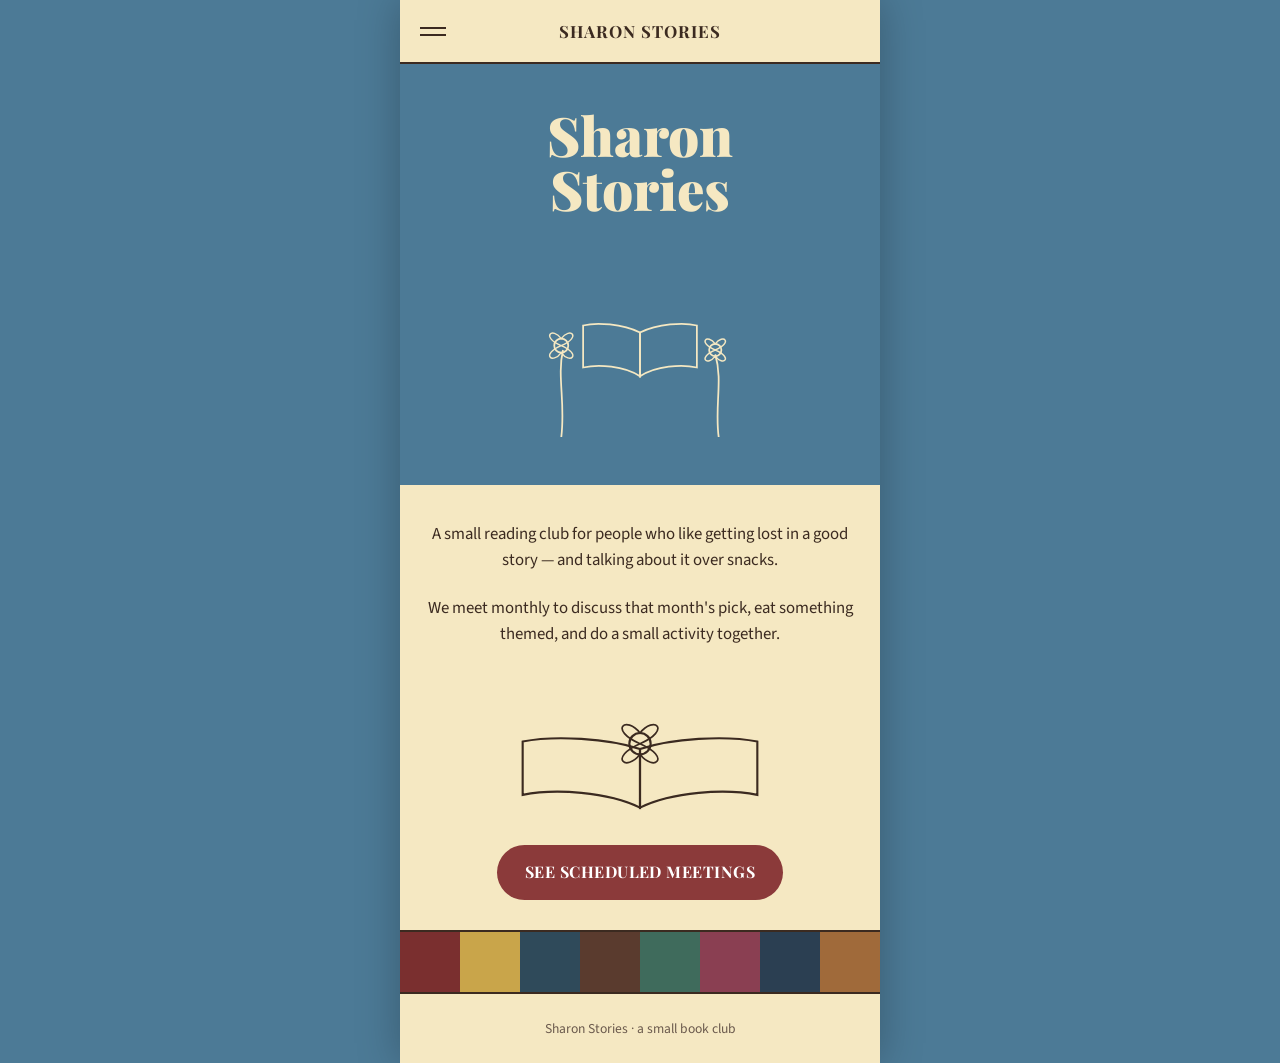
==== index.html @ 00bbe246 "Initial site files" ====
<!DOCTYPE html>
<html lang="en">
<head>
<meta charset="UTF-8">
<meta name="viewport" content="width=device-width, initial-scale=1">
<title>Sharon Stories</title>
<link rel="stylesheet" href="styles.css">
</head>
<body>

<div class="page">

  <header class="site-header">
    <div class="menu-lines"><span></span><span></span></div>
    <a href="index.html" class="brand">Sharon Stories</a>
  </header>

  <section class="hero">
    <h1>Sharon<br>Stories</h1>
    <svg class="hero-art" viewBox="0 0 320 220" fill="none" xmlns="http://www.w3.org/2000/svg" aria-hidden="true">
      <!-- open book -->
      <path d="M160 150 L160 100 C140 90 110 88 95 92 L95 140 C112 136 142 138 160 150 Z" stroke="#F5E8C2" stroke-width="2" fill="none"/>
      <path d="M160 150 L160 100 C180 90 210 88 225 92 L225 140 C208 136 178 138 160 150 Z" stroke="#F5E8C2" stroke-width="2" fill="none"/>
      <!-- flower stems -->
      <path d="M70 220 C75 180 65 150 72 120" stroke="#F5E8C2" stroke-width="2" fill="none"/>
      <path d="M250 220 C245 185 255 155 246 125" stroke="#F5E8C2" stroke-width="2" fill="none"/>
      <!-- flower 1 -->
      <g transform="translate(70,115)">
        <circle r="8" fill="none" stroke="#F5E8C2" stroke-width="2"/>
        <path d="M0,-8 C10,-22 24,-10 0,0 C24,10 10,22 0,8 C-10,22 -24,10 0,0 C-24,-10 -10,-22 0,-8 Z" stroke="#F5E8C2" stroke-width="1.6" fill="none"/>
      </g>
      <!-- flower 2 -->
      <g transform="translate(246,120)">
        <circle r="7" fill="none" stroke="#F5E8C2" stroke-width="2"/>
        <path d="M0,-7 C9,-19 21,-9 0,0 C21,9 9,19 0,7 C-9,19 -21,9 0,0 C-21,-9 -9,-19 0,-7 Z" stroke="#F5E8C2" stroke-width="1.6" fill="none"/>
      </g>
    </svg>
  </section>

  <section class="intro">
    <p>A small reading club for people who like getting lost in a good story — and talking about it over snacks.</p>
    <p>We meet monthly to discuss that month's pick, eat something themed, and do a small activity together.</p>

    <svg class="intro-art" viewBox="0 0 300 140" fill="none" xmlns="http://www.w3.org/2000/svg" aria-hidden="true">
      <path d="M150 130 C150 110 150 90 150 75 C120 65 70 62 40 68 L40 118 C70 112 120 115 150 130 Z" stroke="#3B2A20" stroke-width="2" fill="none"/>
      <path d="M150 130 C150 110 150 90 150 75 C180 65 230 62 260 68 L260 118 C230 112 180 115 150 130 Z" stroke="#3B2A20" stroke-width="2" fill="none"/>
      <g transform="translate(150,70)">
        <circle r="10" fill="none" stroke="#3B2A20" stroke-width="2"/>
        <path d="M0,-10 C13,-27 30,-13 0,0 C30,13 13,27 0,10 C-13,27 -30,13 0,0 C-30,-13 -13,-27 0,-10 Z" stroke="#3B2A20" stroke-width="1.6" fill="none"/>
      </g>
    </svg>

    <a href="events.html" class="btn">See Scheduled Meetings</a>
  </section>

  <div class="spine-divider" aria-hidden="true">
    <span style="background:#7a2f2f"></span>
    <span style="background:#c9a54a"></span>
    <span style="background:#2f4a5a"></span>
    <span style="background:#5a3b2e"></span>
    <span style="background:#3f6b5c"></span>
    <span style="background:#8a3f52"></span>
    <span style="background:#2b3f52"></span>
    <span style="background:#a06a3a"></span>
  </div>

  <footer class="site-footer">Sharon Stories · a small book club</footer>

</div>

</body>
</html>
---- styles.css ----
/* Sharon Stories — shared styles
   Palette: cream #F5E8C2, slate blue #4C7A96, brown ink #3B2A20, red accent #8B3A3A */

@import url('https://fonts.googleapis.com/css2?family=Playfair+Display:wght@600;700;900&family=Courier+Prime:wght@400;700&family=Source+Sans+3:wght@400;500;600&display=swap');

:root {
  --cream: #F5E8C2;
  --blue: #4C7A96;
  --blue-deep: #3C6178;
  --ink: #3B2A20;
  --ink-soft: #6b5a4d;
  --red: #8B3A3A;
  --red-hover: #742f2f;
  --cream-panel: #FBF3DC;
  --max-width: 480px;
}

* { box-sizing: border-box; }

html {
  scroll-behavior: smooth;
}

body {
  margin: 0;
  background: var(--blue);
  color: var(--ink);
  font-family: 'Source Sans 3', system-ui, sans-serif;
  font-size: 17px;
  line-height: 1.55;
  -webkit-font-smoothing: antialiased;
}

.page {
  max-width: var(--max-width);
  margin: 0 auto;
  min-height: 100vh;
  background: var(--cream);
  position: relative;
  overflow: hidden;
}

/* ---------- Header ---------- */
.site-header {
  display: flex;
  align-items: center;
  justify-content: center;
  gap: 14px;
  background: var(--cream);
  border-bottom: 2px solid var(--ink);
  padding: 18px 20px;
  position: sticky;
  top: 0;
  z-index: 20;
}

.site-header a {
  text-decoration: none;
  color: inherit;
}

.brand {
  font-family: 'Playfair Display', serif;
  font-weight: 700;
  font-size: 1.05rem;
  letter-spacing: 0.06em;
  text-transform: uppercase;
  color: var(--ink);
  text-align: center;
}

.menu-lines {
  position: absolute;
  left: 20px;
  width: 26px;
}

.menu-lines span {
  display: block;
  height: 2px;
  background: var(--ink);
  margin: 5px 0;
}

/* ---------- Buttons ---------- */
.btn {
  display: inline-flex;
  align-items: center;
  justify-content: center;
  gap: 8px;
  background: var(--red);
  color: #fff;
  font-family: 'Playfair Display', serif;
  font-weight: 700;
  font-size: 1rem;
  letter-spacing: 0.03em;
  text-decoration: none;
  padding: 15px 28px;
  border-radius: 999px;
  border: none;
  text-transform: uppercase;
  min-height: 48px;
  transition: background 0.15s ease;
}

.btn:active {
  background: var(--red-hover);
}

.btn-outline {
  background: transparent;
  border: 2px solid #fff;
  color: #fff;
}

/* ---------- Hero (home page) ---------- */
.hero {
  background: var(--blue);
  color: var(--cream);
  padding: 44px 24px 40px;
  text-align: center;
}

.hero h1 {
  font-family: 'Playfair Display', serif;
  font-weight: 900;
  font-size: clamp(2.6rem, 13vw, 3.4rem);
  margin: 0 0 28px;
  line-height: 1;
}

.hero-art {
  width: 100%;
  max-width: 280px;
  height: auto;
  margin: 0 auto 8px;
  display: block;
}

/* ---------- About / intro block ---------- */
.intro {
  padding: 36px 24px 30px;
  text-align: center;
}

.intro p {
  margin: 0 0 22px;
  font-size: 1.05rem;
  color: var(--ink);
}

.intro-art {
  width: 100%;
  max-width: 320px;
  height: auto;
  margin: 6px auto 26px;
  display: block;
}

/* ---------- Spine divider ---------- */
.spine-divider {
  display: flex;
  height: 64px;
  overflow: hidden;
  border-top: 2px solid var(--ink);
  border-bottom: 2px solid var(--ink);
}

.spine-divider span {
  flex: 1;
  height: 100%;
}

/* ---------- Events list page ---------- */
.list-hero {
  position: relative;
  background: var(--ink);
}

.list-hero .spine-divider {
  height: 190px;
  border: none;
}

.list-hero h1 {
  position: absolute;
  inset: 0;
  display: flex;
  align-items: center;
  justify-content: center;
  text-align: center;
  color: #fff;
  font-family: 'Playfair Display', serif;
  font-weight: 700;
  font-size: 2.4rem;
  line-height: 1.15;
  margin: 0;
  padding: 0 16px;
  text-shadow: 0 2px 14px rgba(0,0,0,0.45);
}

.events-list {
  background: var(--blue);
  padding: 28px 20px 48px;
  display: flex;
  flex-direction: column;
  gap: 28px;
}

.event-card {
  display: block;
  text-decoration: none;
  color: inherit;
  background: var(--blue-deep);
  border-radius: 4px;
  overflow: hidden;
  box-shadow: 0 6px 18px rgba(0,0,0,0.18);
}

.event-card__cover {
  width: 100%;
  aspect-ratio: 3 / 4;
  object-fit: cover;
  display: block;
  background: var(--ink);
}

.event-card__cover--placeholder {
  display: flex;
  align-items: center;
  justify-content: center;
  color: var(--cream);
  font-family: 'Playfair Display', serif;
  font-size: 1.2rem;
  text-align: center;
  padding: 20px;
}

.event-card__body {
  padding: 18px 20px 22px;
  color: var(--cream);
}

.event-card__title {
  font-family: 'Playfair Display', serif;
  font-weight: 700;
  font-size: 1.4rem;
  margin: 0 0 6px;
}

.event-card__date {
  font-family: 'Courier Prime', monospace;
  font-size: 0.92rem;
  color: var(--cream);
  opacity: 0.85;
  margin: 0 0 16px;
}

.event-card__cta {
  font-family: 'Playfair Display', serif;
  font-weight: 700;
  text-transform: uppercase;
  font-size: 0.9rem;
  letter-spacing: 0.04em;
  border: 2px solid #fff;
  border-radius: 999px;
  color: #fff;
  padding: 10px 20px;
  display: inline-block;
}

.empty-state {
  color: var(--cream);
  text-align: center;
  padding: 40px 24px;
  font-size: 1.02rem;
}

/* ---------- Event detail page ---------- */
.detail {
  background: var(--blue);
  min-height: calc(100vh - 68px);
  color: var(--cream);
  padding: 24px 24px 56px;
}

.back-link {
  color: var(--cream);
  text-decoration: none;
  font-family: 'Courier Prime', monospace;
  font-size: 0.95rem;
  display: inline-block;
  margin-bottom: 22px;
}

.detail__cover {
  width: 100%;
  max-width: 320px;
  display: block;
  margin: 0 auto 24px;
  border-radius: 2px;
  box-shadow: 0 10px 24px rgba(0,0,0,0.3);
}

.detail__title {
  font-family: 'Playfair Display', serif;
  font-weight: 700;
  font-size: 2rem;
  margin: 0 0 10px;
}

.detail__book {
  font-family: 'Playfair Display', serif;
  font-size: 1.05rem;
  margin: 0 0 4px;
  opacity: 0.95;
}

.detail__datetime {
  font-family: 'Courier Prime', monospace;
  font-size: 0.98rem;
  margin: 0 0 24px;
  opacity: 0.9;
}

.detail__facts {
  display: flex;
  flex-direction: column;
  gap: 12px;
  font-family: 'Courier Prime', monospace;
  font-size: 0.98rem;
}

.detail__facts strong {
  font-weight: 700;
}

/* ---------- Footer ---------- */
.site-footer {
  text-align: center;
  padding: 24px;
  background: var(--cream);
  font-size: 0.85rem;
  color: var(--ink-soft);
}

@media (min-width: 481px) {
  .page {
    box-shadow: 0 0 40px rgba(0,0,0,0.25);
  }
}
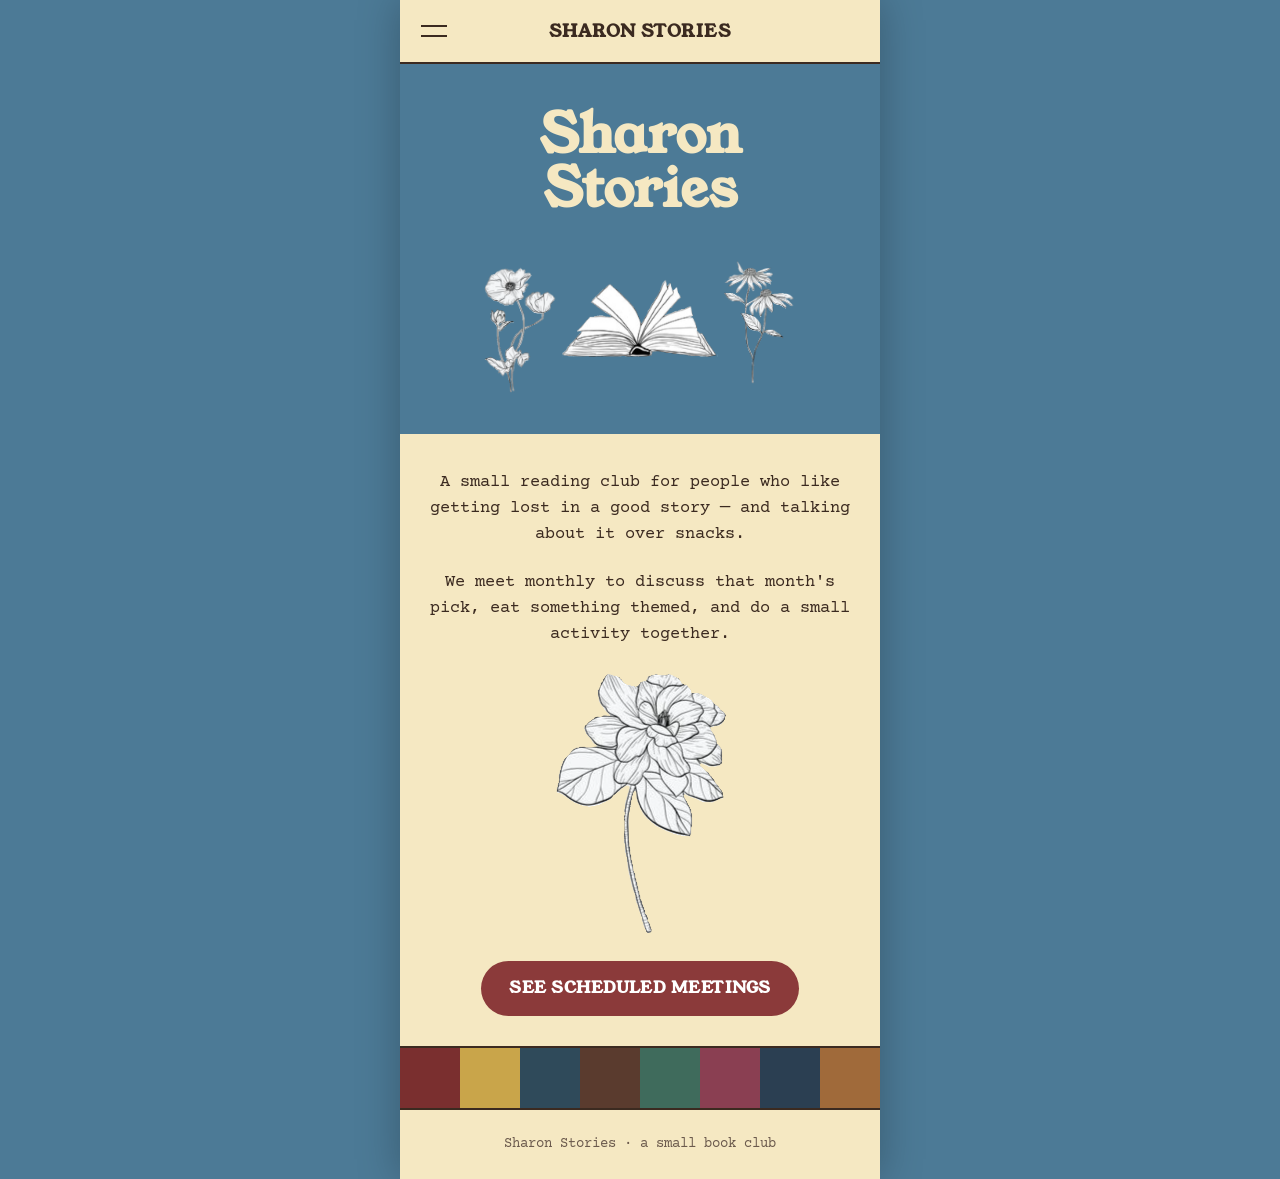
==== commit 9fdb9e0f: "Updates" ====
--- a/index.html
+++ b/index.html
@@ -11,44 +11,30 @@
 <div class="page">
 
   <header class="site-header">
-    <div class="menu-lines"><span></span><span></span></div>
+    <button class="menu-toggle" type="button" aria-label="Open menu" aria-expanded="false" aria-controls="site-menu">
+      <span></span><span></span>
+    </button>
     <a href="index.html" class="brand">Sharon Stories</a>
+    <nav class="site-menu" id="site-menu" aria-label="Main">
+      <a href="index.html" aria-current="page">Home</a>
+      <a href="events.html">Events</a>
+    </nav>
   </header>
 
   <section class="hero">
     <h1>Sharon<br>Stories</h1>
-    <svg class="hero-art" viewBox="0 0 320 220" fill="none" xmlns="http://www.w3.org/2000/svg" aria-hidden="true">
-      <!-- open book -->
-      <path d="M160 150 L160 100 C140 90 110 88 95 92 L95 140 C112 136 142 138 160 150 Z" stroke="#F5E8C2" stroke-width="2" fill="none"/>
-      <path d="M160 150 L160 100 C180 90 210 88 225 92 L225 140 C208 136 178 138 160 150 Z" stroke="#F5E8C2" stroke-width="2" fill="none"/>
-      <!-- flower stems -->
-      <path d="M70 220 C75 180 65 150 72 120" stroke="#F5E8C2" stroke-width="2" fill="none"/>
-      <path d="M250 220 C245 185 255 155 246 125" stroke="#F5E8C2" stroke-width="2" fill="none"/>
-      <!-- flower 1 -->
-      <g transform="translate(70,115)">
-        <circle r="8" fill="none" stroke="#F5E8C2" stroke-width="2"/>
-        <path d="M0,-8 C10,-22 24,-10 0,0 C24,10 10,22 0,8 C-10,22 -24,10 0,0 C-24,-10 -10,-22 0,-8 Z" stroke="#F5E8C2" stroke-width="1.6" fill="none"/>
-      </g>
-      <!-- flower 2 -->
-      <g transform="translate(246,120)">
-        <circle r="7" fill="none" stroke="#F5E8C2" stroke-width="2"/>
-        <path d="M0,-7 C9,-19 21,-9 0,0 C21,9 9,19 0,7 C-9,19 -21,9 0,0 C-21,-9 -9,-19 0,-7 Z" stroke="#F5E8C2" stroke-width="1.6" fill="none"/>
-      </g>
-    </svg>
+    <div class="hero-art">
+      <img src="images/homepage-flower1.webp" class="hero-flower hero-flower--left" alt="">
+      <img src="images/homepage-book.webp" class="hero-book" alt="">
+      <img src="images/homepage-flower3.webp" class="hero-flower hero-flower--right" alt="">
+    </div>
   </section>
 
   <section class="intro">
     <p>A small reading club for people who like getting lost in a good story — and talking about it over snacks.</p>
     <p>We meet monthly to discuss that month's pick, eat something themed, and do a small activity together.</p>
 
-    <svg class="intro-art" viewBox="0 0 300 140" fill="none" xmlns="http://www.w3.org/2000/svg" aria-hidden="true">
-      <path d="M150 130 C150 110 150 90 150 75 C120 65 70 62 40 68 L40 118 C70 112 120 115 150 130 Z" stroke="#3B2A20" stroke-width="2" fill="none"/>
-      <path d="M150 130 C150 110 150 90 150 75 C180 65 230 62 260 68 L260 118 C230 112 180 115 150 130 Z" stroke="#3B2A20" stroke-width="2" fill="none"/>
-      <g transform="translate(150,70)">
-        <circle r="10" fill="none" stroke="#3B2A20" stroke-width="2"/>
-        <path d="M0,-10 C13,-27 30,-13 0,0 C30,13 13,27 0,10 C-13,27 -30,13 0,0 C-30,-13 -13,-27 0,-10 Z" stroke="#3B2A20" stroke-width="1.6" fill="none"/>
-      </g>
-    </svg>
+    <img src="images/homepage-flower2.webp" class="intro-art" alt="">
 
     <a href="events.html" class="btn">See Scheduled Meetings</a>
   </section>
@@ -68,5 +54,6 @@
 
 </div>
 
+<script src="menu.js"></script>
 </body>
 </html>
--- a/styles.css
+++ b/styles.css
@@ -1,7 +1,7 @@
 /* Sharon Stories — shared styles
    Palette: cream #F5E8C2, slate blue #4C7A96, brown ink #3B2A20, red accent #8B3A3A */
 
-@import url('https://fonts.googleapis.com/css2?family=Playfair+Display:wght@600;700;900&family=Courier+Prime:wght@400;700&family=Source+Sans+3:wght@400;500;600&display=swap');
+@import url('https://fonts.googleapis.com/css2?family=Young+Serif&family=Courier+Prime:wght@400;700&display=swap');
 
 :root {
   --cream: #F5E8C2;
@@ -25,7 +25,7 @@
   margin: 0;
   background: var(--blue);
   color: var(--ink);
-  font-family: 'Source Sans 3', system-ui, sans-serif;
+  font-family: 'Courier Prime', monospace;
   font-size: 17px;
   line-height: 1.55;
   -webkit-font-smoothing: antialiased;
@@ -60,7 +60,7 @@
 }
 
 .brand {
-  font-family: 'Playfair Display', serif;
+  font-family: 'Young Serif', serif;
   font-weight: 700;
   font-size: 1.05rem;
   letter-spacing: 0.06em;
@@ -69,17 +69,74 @@
   text-align: center;
 }
 
-.menu-lines {
+.menu-toggle {
   position: absolute;
-  left: 20px;
+  left: 12px;
+  top: 50%;
+  transform: translateY(-50%);
+  width: 44px;
+  height: 44px;
+  padding: 0 9px;
+  background: none;
+  border: none;
+  cursor: pointer;
+  display: flex;
+  flex-direction: column;
+  justify-content: center;
+  gap: 8px;
+}
+
+.menu-toggle span {
+  display: block;
+  height: 2px;
   width: 26px;
-}
-
-.menu-lines span {
-  display: block;
-  height: 2px;
   background: var(--ink);
-  margin: 5px 0;
+  transition: transform 0.25s ease;
+}
+
+.menu-toggle[aria-expanded="true"] span:first-child { transform: translateY(5px) rotate(45deg); }
+.menu-toggle[aria-expanded="true"] span:last-child  { transform: translateY(-5px) rotate(-45deg); }
+
+.menu-toggle:focus-visible {
+  outline: 2px solid var(--red);
+  outline-offset: 2px;
+}
+
+.site-menu {
+  position: absolute;
+  top: 100%;
+  left: 0;
+  right: 0;
+  background: var(--cream);
+  border-bottom: 2px solid var(--ink);
+  display: flex;
+  flex-direction: column;
+  padding: 8px 0;
+  visibility: hidden;
+  opacity: 0;
+  transform: translateY(-8px);
+  transition: opacity 0.2s ease, transform 0.2s ease, visibility 0.2s;
+}
+
+.site-menu.is-open {
+  visibility: visible;
+  opacity: 1;
+  transform: translateY(0);
+}
+
+.site-header .site-menu a {
+  font-family: 'Young Serif', serif;
+  font-size: 1.4rem;
+  color: var(--ink);
+  padding: 14px 24px;
+}
+
+.site-header .site-menu a[aria-current="page"] {
+  color: var(--red);
+}
+
+.site-header .site-menu a:hover {
+  background: var(--cream-panel);
 }
 
 /* ---------- Buttons ---------- */
@@ -90,7 +147,7 @@
   gap: 8px;
   background: var(--red);
   color: #fff;
-  font-family: 'Playfair Display', serif;
+  font-family: 'Young Serif', serif;
   font-weight: 700;
   font-size: 1rem;
   letter-spacing: 0.03em;
@@ -122,7 +179,7 @@
 }
 
 .hero h1 {
-  font-family: 'Playfair Display', serif;
+  font-family: 'Young Serif', serif;
   font-weight: 900;
   font-size: clamp(2.6rem, 13vw, 3.4rem);
   margin: 0 0 28px;
@@ -130,12 +187,28 @@
 }
 
 .hero-art {
-  width: 100%;
-  max-width: 280px;
+  display: flex;
+  align-items: center;
+  justify-content: center;
+  gap: 4px;
+  max-width: 340px;
+  margin: 0 auto;
+}
+
+.hero-book {
+  width: 46%;
   height: auto;
-  margin: 0 auto 8px;
-  display: block;
-}
+  object-fit: contain;
+}
+
+.hero-flower {
+  width: 22%;
+  height: auto;
+  object-fit: contain;
+}
+
+.hero-flower--left { margin-top: 20px; }
+.hero-flower--right { margin-top: 4px; }
 
 /* ---------- About / intro block ---------- */
 .intro {
@@ -150,8 +223,8 @@
 }
 
 .intro-art {
-  width: 100%;
-  max-width: 320px;
+  width: auto;
+  max-width: 220px;
   height: auto;
   margin: 6px auto 26px;
   display: block;
@@ -175,22 +248,34 @@
 .list-hero {
   position: relative;
   background: var(--ink);
-}
-
-.list-hero .spine-divider {
-  height: 190px;
-  border: none;
+  height: 220px;
+  overflow: hidden;
+}
+
+.list-hero__bg {
+  width: 100%;
+  height: 100%;
+  object-fit: cover;
+  display: block;
+}
+
+.list-hero::after {
+  content: "";
+  position: absolute;
+  inset: 0;
+  background: rgba(0,0,0,0.35);
 }
 
 .list-hero h1 {
   position: absolute;
   inset: 0;
+  z-index: 1;
   display: flex;
   align-items: center;
   justify-content: center;
   text-align: center;
   color: #fff;
-  font-family: 'Playfair Display', serif;
+  font-family: 'Young Serif', serif;
   font-weight: 700;
   font-size: 2.4rem;
   line-height: 1.15;
@@ -200,7 +285,9 @@
 }
 
 .events-list {
-  background: var(--blue);
+  background-image: linear-gradient(rgba(76,122,150,0.88), rgba(76,122,150,0.88)), url('images/background-bookshelves.webp');
+  background-size: cover;
+  background-position: center;
   padding: 28px 20px 48px;
   display: flex;
   flex-direction: column;
@@ -230,7 +317,7 @@
   align-items: center;
   justify-content: center;
   color: var(--cream);
-  font-family: 'Playfair Display', serif;
+  font-family: 'Young Serif', serif;
   font-size: 1.2rem;
   text-align: center;
   padding: 20px;
@@ -242,7 +329,7 @@
 }
 
 .event-card__title {
-  font-family: 'Playfair Display', serif;
+  font-family: 'Young Serif', serif;
   font-weight: 700;
   font-size: 1.4rem;
   margin: 0 0 6px;
@@ -257,7 +344,7 @@
 }
 
 .event-card__cta {
-  font-family: 'Playfair Display', serif;
+  font-family: 'Young Serif', serif;
   font-weight: 700;
   text-transform: uppercase;
   font-size: 0.9rem;
@@ -278,7 +365,9 @@
 
 /* ---------- Event detail page ---------- */
 .detail {
-  background: var(--blue);
+  background-image: linear-gradient(rgba(76,122,150,0.88), rgba(76,122,150,0.88)), url('images/background-bookshelves.webp');
+  background-size: cover;
+  background-position: center;
   min-height: calc(100vh - 68px);
   color: var(--cream);
   padding: 24px 24px 56px;
@@ -303,14 +392,14 @@
 }
 
 .detail__title {
-  font-family: 'Playfair Display', serif;
+  font-family: 'Young Serif', serif;
   font-weight: 700;
   font-size: 2rem;
   margin: 0 0 10px;
 }
 
 .detail__book {
-  font-family: 'Playfair Display', serif;
+  font-family: 'Young Serif', serif;
   font-size: 1.05rem;
   margin: 0 0 4px;
   opacity: 0.95;
